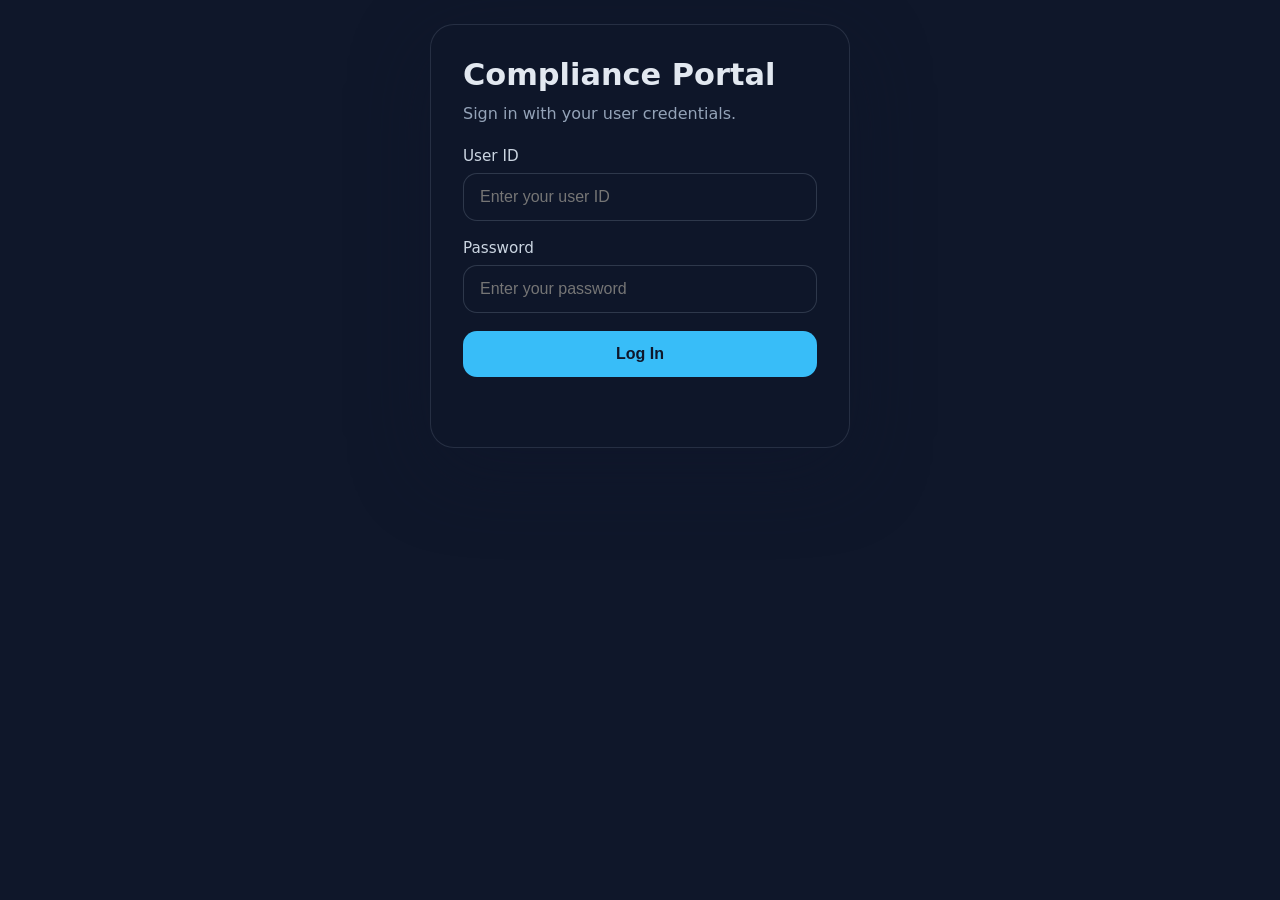
==== index.html @ 62f4e6e3 "Add compliance portal login page and dashboard" ====
<!DOCTYPE html>
<html lang="en">
  <head>
    <meta charset="UTF-8" />
    <meta name="viewport" content="width=device-width, initial-scale=1.0" />
    <title>Compliance Login</title>
    <link rel="stylesheet" href="style.css" />
  </head>
  <body>
    <div class="login-shell">
      <div class="login-card">
        <h1>Compliance Portal</h1>
        <p>Sign in with your user credentials.</p>
        <form id="loginForm">
          <label for="email">User ID</label>
          <input id="email" name="email" type="email" placeholder="Enter your user ID" required />

          <label for="password">Password</label>
          <input id="password" name="password" type="password" placeholder="Enter your password" required />

          <button type="submit">Log In</button>
          <div id="validationMessage" class="message"></div>
        </form>
      </div>
    </div>

    <script src="login.js"></script>
  </body>
</html>
---- style.css ----
:root {
  color-scheme: dark;
  font-family: Inter, system-ui, -apple-system, BlinkMacSystemFont, "Segoe UI", sans-serif;
  background: #0f172a;
  color: #e2e8f0;
}

* {
  box-sizing: border-box;
}

body,
html {
  margin: 0;
  min-height: 100%;
}

body {
  display: grid;
  place-items: center;
  padding: 24px;
}

.login-shell {
  width: min(100%, 420px);
}

.login-card {
  background: rgba(15, 23, 42, 0.96);
  border: 1px solid rgba(148, 163, 184, 0.18);
  border-radius: 24px;
  box-shadow: 0 24px 80px rgba(15, 23, 42, 0.45);
  padding: 32px;
}

.login-card h1 {
  margin: 0 0 12px;
  font-size: 1.9rem;
}

.login-card p {
  margin: 0 0 24px;
  color: #94a3b8;
}

label {
  display: block;
  margin-bottom: 8px;
  font-size: 0.95rem;
  color: #cbd5e1;
}

input {
  width: 100%;
  border: 1px solid rgba(148, 163, 184, 0.24);
  background: rgba(15, 23, 42, 0.8);
  color: #f8fafc;
  border-radius: 14px;
  padding: 14px 16px;
  margin-bottom: 18px;
  font-size: 1rem;
}

input:focus {
  outline: none;
  border-color: #38bdf8;
  box-shadow: 0 0 0 4px rgba(56, 189, 248, 0.12);
}

button {
  width: 100%;
  border: none;
  color: #0f172a;
  background: #38bdf8;
  font-weight: 700;
  border-radius: 14px;
  padding: 14px 16px;
  font-size: 1rem;
  cursor: pointer;
}

button:hover {
  background: #22d3ee;
}

.message {
  min-height: 1.5rem;
  margin-top: 14px;
  font-size: 0.95rem;
}

.message.success {
  color: #86efac;
}

.message.error {
  color: #fda4af;
}
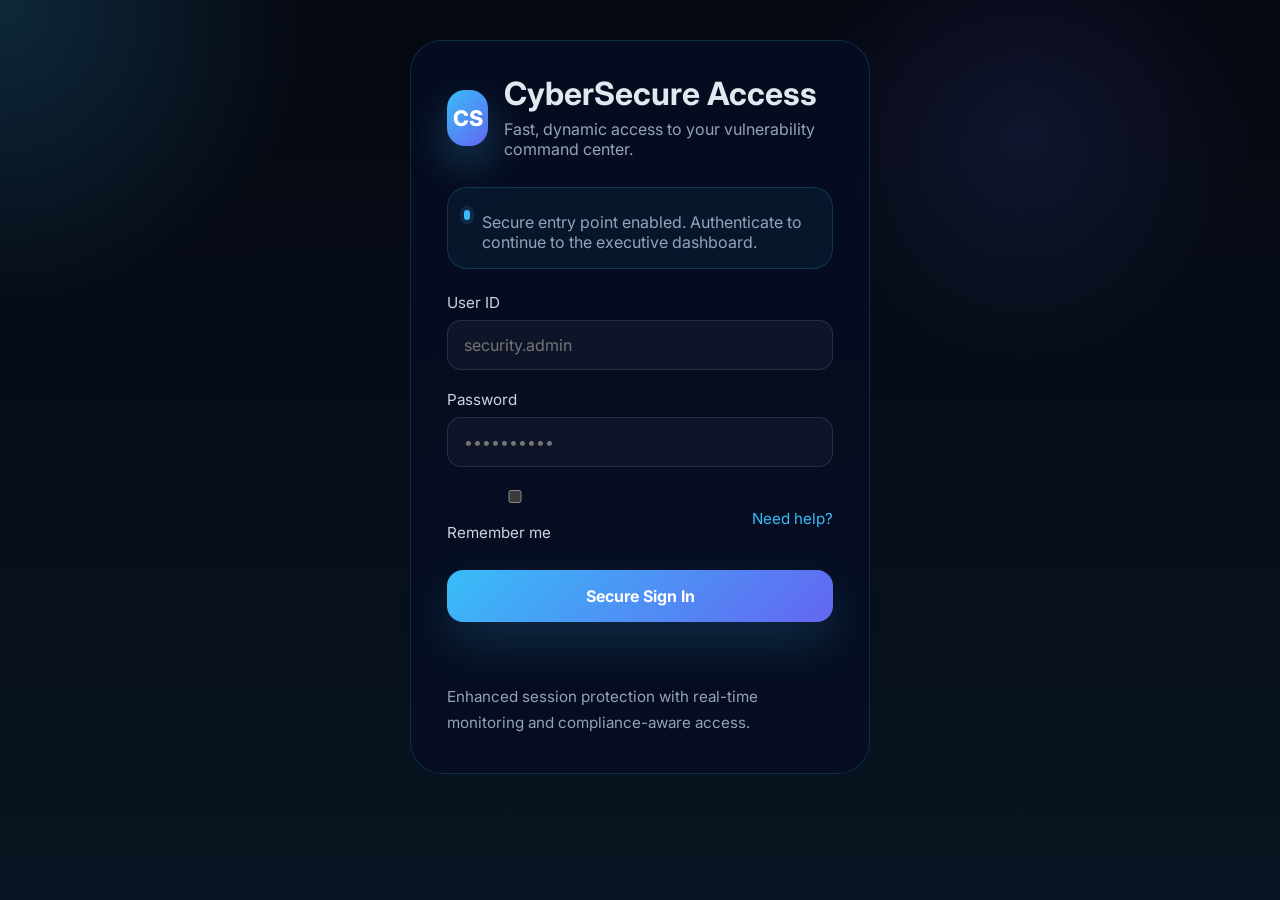
==== commit 2b0c1257: "Refine cybersecurity dashboard visuals and login experience" ====
--- a/index.html
+++ b/index.html
@@ -3,24 +3,50 @@
   <head>
     <meta charset="UTF-8" />
     <meta name="viewport" content="width=device-width, initial-scale=1.0" />
-    <title>Compliance Login</title>
+    <title>CyberSecure Access</title>
+    <link rel="preconnect" href="https://fonts.googleapis.com" />
+    <link rel="preconnect" href="https://fonts.gstatic.com" crossorigin />
+    <link href="https://fonts.googleapis.com/css2?family=Inter:wght@400;500;600;700&display=swap" rel="stylesheet" />
     <link rel="stylesheet" href="style.css" />
   </head>
   <body>
     <div class="login-shell">
-      <div class="login-card">
-        <h1>Compliance Portal</h1>
-        <p>Sign in with your user credentials.</p>
-        <form id="loginForm">
+      <div class="login-panel">
+        <div class="login-brand">
+          <div class="brand-mark">CS</div>
+          <div>
+            <h1>CyberSecure Access</h1>
+            <p>Fast, dynamic access to your vulnerability command center.</p>
+          </div>
+        </div>
+
+        <div class="login-alert">
+          <span class="alert-dot"></span>
+          <p>Secure entry point enabled. Authenticate to continue to the executive dashboard.</p>
+        </div>
+
+        <form id="loginForm" class="login-form">
           <label for="email">User ID</label>
-          <input id="email" name="email" type="email" placeholder="Enter your user ID" required />
+          <input id="email" name="email" type="email" placeholder="security.admin" autocomplete="username" required />
 
           <label for="password">Password</label>
-          <input id="password" name="password" type="password" placeholder="Enter your password" required />
+          <input id="password" name="password" type="password" placeholder="••••••••••" autocomplete="current-password" required />
 
-          <button type="submit">Log In</button>
+          <div class="login-meta">
+            <label class="remember-me">
+              <input type="checkbox" id="remember" />
+              Remember me
+            </label>
+            <a href="#" class="help-link">Need help?</a>
+          </div>
+
+          <button type="submit" class="primary-btn">Secure Sign In</button>
           <div id="validationMessage" class="message"></div>
         </form>
+
+        <div class="security-footnote">
+          <p>Enhanced session protection with real-time monitoring and compliance-aware access.</p>
+        </div>
       </div>
     </div>
 
--- a/style.css
+++ b/style.css
@@ -1,7 +1,7 @@
 :root {
   color-scheme: dark;
   font-family: Inter, system-ui, -apple-system, BlinkMacSystemFont, "Segoe UI", sans-serif;
-  background: #0f172a;
+  background: #090e1b;
   color: #e2e8f0;
 }
 
@@ -9,51 +9,394 @@
   box-sizing: border-box;
 }
 
-body,
-html {
+html,
+body {
   margin: 0;
   min-height: 100%;
 }
 
 body {
+  background: radial-gradient(circle at top left, rgba(56, 189, 248, 0.18), transparent 20%),
+    radial-gradient(circle at 80% 15%, rgba(99, 102, 241, 0.12), transparent 18%),
+    linear-gradient(180deg, #050811 0%, #081421 100%);
+  padding: 24px;
+  min-height: 100vh;
+  color: #e2e8f0;
+}
+
+button,
+input,
+select,
+textarea {
+  font: inherit;
+}
+
+.login-shell,
+.dashboard-shell {
+  width: min(100%, 1400px);
+  margin: 0 auto;
+  position: relative;
+  padding: 16px;
+}
+.dashboard-shell::before {
+  content: "";
+  position: absolute;
+  inset: 0;
+  pointer-events: none;
+  background-image:
+    radial-gradient(circle at 12% 14%, rgba(56, 189, 248, 0.12), transparent 18%),
+    radial-gradient(circle at 88% 18%, rgba(168, 85, 247, 0.08), transparent 16%),
+    linear-gradient(180deg, rgba(255, 255, 255, 0.03), transparent 48%, rgba(7, 12, 25, 0.92));
+  opacity: 0.9;
+}
+.dashboard-shell > * {
+  position: relative;
+  z-index: 1;
+}
+
+.login-card,
+.card {
+  background: rgba(7, 12, 25, 0.94);
+  border: 1px solid rgba(56, 189, 248, 0.16);
+  border-radius: 24px;
+  box-shadow: 0 32px 100px rgba(0, 0, 0, 0.28);
+  backdrop-filter: blur(14px);
+  overflow: hidden;
+}
+.card::before {
+  content: "";
+  position: absolute;
+  inset: 0;
+  background: linear-gradient(135deg, rgba(56, 189, 248, 0.14), transparent 36%);
+  pointer-events: none;
+  opacity: 0.35;
+}
+
+.login-panel {
+  max-width: 460px;
+  width: min(100%, 460px);
+  margin: 0 auto;
+  padding: 36px;
+  background: rgba(7, 14, 33, 0.92);
+  border: 1px solid rgba(56, 189, 248, 0.18);
+  border-radius: 32px;
+  backdrop-filter: blur(20px);
+}
+
+.login-brand {
+  display: flex;
+  align-items: center;
+  gap: 16px;
+  margin-bottom: 28px;
+}
+
+.brand-mark {
+  width: 56px;
+  height: 56px;
+  border-radius: 18px;
   display: grid;
   place-items: center;
-  padding: 24px;
-}
-
-.login-shell {
-  width: min(100%, 420px);
-}
-
-.login-card {
-  background: rgba(15, 23, 42, 0.96);
-  border: 1px solid rgba(148, 163, 184, 0.18);
-  border-radius: 24px;
-  box-shadow: 0 24px 80px rgba(15, 23, 42, 0.45);
-  padding: 32px;
-}
-
-.login-card h1 {
-  margin: 0 0 12px;
-  font-size: 1.9rem;
-}
-
-.login-card p {
-  margin: 0 0 24px;
+  font-size: 1.35rem;
+  font-weight: 800;
+  color: #ffffff;
+  background: linear-gradient(135deg, #38bdf8, #6366f1);
+  box-shadow: 0 18px 40px rgba(56, 189, 248, 0.28);
+}
+
+.login-panel h1,
+.app-bar h1 {
+  margin: 0;
+  font-size: clamp(2rem, 2.4vw, 2.8rem);
+  line-height: 1.05;
+}
+
+.login-panel p,
+.app-bar p {
+  margin: 8px 0 0;
   color: #94a3b8;
 }
 
-label {
+.login-alert {
+  display: flex;
+  align-items: flex-start;
+  gap: 12px;
+  padding: 16px;
+  margin-bottom: 24px;
+  border: 1px solid rgba(56, 189, 248, 0.18);
+  background: rgba(56, 189, 248, 0.06);
+  border-radius: 20px;
+}
+
+.alert-dot {
+  width: 10px;
+  height: 10px;
+  border-radius: 999px;
+  background: #38bdf8;
+  margin-top: 6px;
+  box-shadow: 0 0 0 4px rgba(56, 189, 248, 0.12);
+}
+
+.login-form {
+  display: grid;
+}
+
+.login-form label {
   display: block;
   margin-bottom: 8px;
   font-size: 0.95rem;
   color: #cbd5e1;
 }
 
+.login-form input {
+  width: 100%;
+  border: 1px solid rgba(148, 163, 184, 0.18);
+  background: rgba(15, 23, 42, 0.95);
+  color: #f8fafc;
+  border-radius: 14px;
+  padding: 14px 16px;
+  margin-bottom: 20px;
+  font-size: 1rem;
+  transition: transform 0.2s ease, border-color 0.2s ease, background 0.2s ease;
+}
+
+.login-form input:focus {
+  outline: none;
+  transform: translateY(-1px);
+  border-color: #38bdf8;
+  background: rgba(15, 23, 42, 1);
+}
+
+.login-meta {
+  display: flex;
+  align-items: center;
+  justify-content: space-between;
+  gap: 12px;
+  margin-bottom: 20px;
+  font-size: 0.95rem;
+  color: #94a3b8;
+}
+
+.remember-me {
+  display: inline-flex;
+  align-items: center;
+  gap: 10px;
+}
+
+.remember-me input {
+  accent-color: #38bdf8;
+}
+
+.help-link {
+  color: #38bdf8;
+  text-decoration: none;
+}
+
+.help-link:hover {
+  text-decoration: underline;
+}
+
+.primary-btn {
+  width: 100%;
+  border: none;
+  background: linear-gradient(135deg, #38bdf8, #6366f1);
+  color: #ffffff;
+  font-weight: 700;
+  border-radius: 16px;
+  padding: 16px 18px;
+  font-size: 1rem;
+  cursor: pointer;
+  transition: background 0.2s ease, transform 0.2s ease;
+  box-shadow: 0 20px 50px rgba(56, 189, 248, 0.18);
+}
+
+.primary-btn:hover {
+  background: linear-gradient(135deg, #22c55e, #38bdf8);
+  transform: translateY(-1px);
+}
+
+.security-footnote {
+  margin-top: 24px;
+  color: #94a3b8;
+  font-size: 0.95rem;
+  line-height: 1.75;
+}
+
+@media (max-width: 640px) {
+  .app-bar,
+  .card,
+  .login-panel {
+    padding: 20px;
+  }
+}
+
+.dashboard-hero {
+  margin-bottom: 24px;
+}
+
+.hero-card {
+  display: flex;
+  align-items: flex-start;
+  justify-content: space-between;
+  gap: 24px;
+  padding: 28px 30px;
+  background: linear-gradient(180deg, rgba(10, 18, 35, 0.98), rgba(7, 12, 25, 0.96));
+  border: 1px solid rgba(56, 189, 248, 0.18);
+  border-radius: 26px;
+}
+
+.hero-copy {
+  flex: 1 1 56%;
+  min-width: 240px;
+}
+
+.hero-copy .eyebrow {
+  text-transform: uppercase;
+  letter-spacing: 0.2em;
+  color: #7dd3fc;
+  font-size: 0.8rem;
+  margin-bottom: 14px;
+}
+
+.hero-copy h2 {
+  margin: 0;
+  font-size: clamp(1.9rem, 2.5vw, 2.8rem);
+  line-height: 1.05;
+  color: #f8fafc;
+}
+
+.hero-text {
+  margin-top: 16px;
+  max-width: 640px;
+  color: #cbd5e1;
+  line-height: 1.8;
+}
+
+.hero-metrics {
+  display: grid;
+  grid-template-columns: repeat(1, minmax(0, 1fr));
+  gap: 14px;
+  min-width: 220px;
+}
+
+.hero-metrics div {
+  padding: 18px 20px;
+  background: rgba(15, 23, 42, 0.9);
+  border: 1px solid rgba(56, 189, 248, 0.12);
+  border-radius: 18px;
+}
+
+.hero-metrics span {
+  display: block;
+  color: #94a3b8;
+  font-size: 0.85rem;
+  letter-spacing: 0.06em;
+  margin-bottom: 8px;
+}
+
+.hero-metrics strong {
+  display: block;
+  font-size: 1.15rem;
+  color: #e2e8f0;
+}
+
+.chart-area {
+  position: relative;
+  width: 100%;
+  min-height: 260px;
+  padding: 18px;
+  background: rgba(7, 12, 25, 0.92);
+  border-radius: 22px;
+}
+
+.card-header {
+  display: flex;
+  align-items: center;
+  justify-content: space-between;
+  gap: 12px;
+  margin-bottom: 18px;
+  border-bottom: 1px solid rgba(56, 189, 248, 0.08);
+  padding-bottom: 14px;
+}
+
+.card-header h2,
+.card-header h3 {
+  margin: 0;
+  letter-spacing: 0.01em;
+}
+
+.kpi-card {
+  background: linear-gradient(180deg, rgba(10, 18, 35, 0.96), rgba(7, 12, 25, 0.96));
+  border: 1px solid rgba(56, 189, 248, 0.12);
+  border-radius: 20px;
+  padding: 20px;
+  position: relative;
+  overflow: hidden;
+}
+
+.kpi-card::after {
+  content: "";
+  position: absolute;
+  inset: -18px 0 0 auto;
+  width: 180px;
+  height: 180px;
+  background: radial-gradient(circle, rgba(56, 189, 248, 0.14), transparent 60%);
+  filter: blur(14px);
+  pointer-events: none;
+}
+
+.month-filter select {
+  min-width: 220px;
+  background: rgba(15, 23, 42, 0.96);
+  color: #f8fafc;
+  border: 1px solid rgba(56, 189, 248, 0.2);
+  border-radius: 14px;
+  padding: 12px 14px;
+}
+
+.card {
+  padding: 28px;
+}
+
+@media (max-width: 960px) {
+  .hero-card {
+    flex-direction: column;
+  }
+
+  .hero-metrics {
+    grid-template-columns: repeat(3, minmax(0, 1fr));
+  }
+}
+
+@media (max-width: 820px) {
+  .hero-metrics {
+    grid-template-columns: 1fr;
+  }
+}
+
+@media (max-width: 640px) {
+  .dashboard-shell,
+  .hero-card,
+  .card {
+    padding: 16px;
+  }
+
+  .app-bar {
+    flex-direction: column;
+    align-items: flex-start;
+  }
+}
+
+.login-card label {
+  display: block;
+  margin-bottom: 8px;
+  font-size: 0.95rem;
+  color: #cbd5e1;
+}
+
 input {
   width: 100%;
-  border: 1px solid rgba(148, 163, 184, 0.24);
-  background: rgba(15, 23, 42, 0.8);
+  border: 1px solid rgba(148, 163, 184, 0.18);
+  background: rgba(15, 23, 42, 0.9);
   color: #f8fafc;
   border-radius: 14px;
   padding: 14px 16px;
@@ -61,14 +404,14 @@
   font-size: 1rem;
 }
 
-input:focus {
+input:focus,
+button:focus {
   outline: none;
   border-color: #38bdf8;
-  box-shadow: 0 0 0 4px rgba(56, 189, 248, 0.12);
+  box-shadow: 0 0 0 4px rgba(56, 189, 248, 0.14);
 }
 
 button {
-  width: 100%;
   border: none;
   color: #0f172a;
   background: #38bdf8;
@@ -77,6 +420,7 @@
   padding: 14px 16px;
   font-size: 1rem;
   cursor: pointer;
+  transition: background 0.2s ease;
 }
 
 button:hover {
@@ -96,3 +440,324 @@
 .message.error {
   color: #fda4af;
 }
+
+.app-bar {
+  display: flex;
+  align-items: center;
+  justify-content: space-between;
+  gap: 24px;
+  padding: 28px 32px;
+  margin-bottom: 24px;
+  background: rgba(5, 10, 20, 0.94);
+  border: 1px solid rgba(56, 189, 248, 0.16);
+  border-radius: 26px;
+  box-shadow: 0 36px 90px rgba(0, 0, 0, 0.28);
+}
+
+.app-bar h1 {
+  font-size: clamp(2rem, 2.6vw, 3rem);
+}
+
+.app-bar p {
+  margin-top: 10px;
+  color: #94a3b8;
+  line-height: 1.6;
+}
+
+.app-bar button {
+  width: auto;
+  padding: 12px 20px;
+}
+
+.main {
+  display: grid;
+  gap: 24px;
+}
+
+.card {
+  padding: 24px;
+}
+
+.panel-header {
+  display: flex;
+  align-items: flex-start;
+  justify-content: space-between;
+  gap: 16px;
+  margin-bottom: 24px;
+}
+
+.panel-header .dashboard-toolbar {
+  flex: 1;
+}
+
+.panel-header h2 {
+  margin: 0;
+  font-size: clamp(1.6rem, 2vw, 2.4rem);
+}
+
+.dashboard-toolbar {
+  display: flex;
+  flex-wrap: wrap;
+  align-items: center;
+  justify-content: space-between;
+  gap: 16px;
+}
+
+.toolbar-actions {
+  display: flex;
+  flex-wrap: wrap;
+  gap: 16px;
+  align-items: center;
+  justify-content: flex-end;
+}
+
+.upload-filter {
+  display: flex;
+  flex-direction: column;
+  gap: 6px;
+  color: #cbd5e1;
+}
+
+.upload-filter input {
+  min-width: 220px;
+  background: rgba(15, 23, 42, 0.95);
+  color: #f8fafc;
+  border: 1px solid rgba(148, 163, 184, 0.18);
+  border-radius: 12px;
+  padding: 10px 12px;
+}
+
+.month-filter {
+  display: flex;
+  align-items: center;
+  gap: 8px;
+  color: #cbd5e1;
+}
+
+.month-filter label {
+  font-size: 0.95rem;
+}
+
+.month-filter select {
+  min-width: 180px;
+  background: rgba(15, 23, 42, 0.95);
+  color: #f8fafc;
+  border: 1px solid rgba(148, 163, 184, 0.18);
+  border-radius: 12px;
+  padding: 10px 12px;
+}
+
+.badge {
+  display: inline-flex;
+  align-items: center;
+  gap: 8px;
+  padding: 10px 16px;
+  border-radius: 999px;
+  background: linear-gradient(135deg, rgba(56, 189, 248, 0.18), rgba(15, 23, 42, 0.9));
+  color: #cde7ff;
+  font-size: 0.95rem;
+  font-weight: 700;
+  letter-spacing: 0.02em;
+  border: 1px solid rgba(56, 189, 248, 0.2);
+}
+
+.hidden {
+  display: none !important;
+}
+
+.close-btn {
+  border: 1px solid rgba(148, 163, 184, 0.18);
+  background: rgba(15, 23, 42, 0.95);
+  color: #f8fafc;
+  border-radius: 14px;
+  padding: 10px 14px;
+  cursor: pointer;
+}
+
+.detail-header {
+  display: flex;
+  align-items: center;
+  justify-content: space-between;
+  gap: 16px;
+}
+
+.kpi-grid {
+  display: grid;
+  gap: 18px;
+}
+
+.kpi-grid.large {
+  grid-template-columns: repeat(auto-fit, minmax(180px, 1fr));
+}
+
+.kpi-card {
+  background: linear-gradient(180deg, rgba(10, 18, 35, 0.96), rgba(7, 12, 25, 0.96));
+  border: 1px solid rgba(56, 189, 248, 0.12);
+  border-radius: 20px;
+  padding: 20px;
+  position: relative;
+  overflow: hidden;
+}
+
+.kpi-card::after {
+  content: "";
+  position: absolute;
+  inset: -20px 0 0 auto;
+  width: 180px;
+  height: 180px;
+  background: radial-gradient(circle, rgba(56, 189, 248, 0.14), transparent 60%);
+  filter: blur(14px);
+  pointer-events: none;
+}
+
+.kpi-card span {
+  display: block;
+  color: #94a3b8;
+  margin-bottom: 10px;
+  font-size: 0.95rem;
+  text-transform: uppercase;
+  letter-spacing: 0.06em;
+}
+
+.kpi-card strong {
+  font-size: 1.6rem;
+  color: #ffffff;
+}
+
+.grid-layout {
+  display: grid;
+  gap: 24px;
+}
+
+.grid-layout.large {
+  grid-template-columns: 1fr;
+}
+
+.chart-grid {
+  grid-template-columns: repeat(2, minmax(0, 1fr));
+}
+
+.sla-age-grid {
+  grid-template-columns: repeat(3, minmax(0, 1fr));
+}
+
+@media (max-width: 1140px) {
+  .chart-grid,
+  .sla-age-grid {
+    grid-template-columns: 1fr;
+  }
+}
+
+.full-card {
+  grid-column: span 2;
+}
+
+.card-header {
+  display: flex;
+  align-items: center;
+  justify-content: space-between;
+  margin-bottom: 18px;
+}
+
+.card-header h2,
+.card-header h3 {
+  margin: 0;
+}
+
+.chart-card {
+  min-height: 360px;
+  position: relative;
+  overflow: hidden;
+}
+.chart-card::before {
+  content: "";
+  position: absolute;
+  inset: 0;
+  background: linear-gradient(180deg, rgba(56, 189, 248, 0.04), transparent 30%);
+  pointer-events: none;
+}
+.chart-card::after {
+  content: "";
+  position: absolute;
+  left: 20px;
+  right: 20px;
+  bottom: 20px;
+  height: 2px;
+  background: rgba(56, 189, 248, 0.08);
+}
+
+.chart-area {
+  position: relative;
+  width: 100%;
+  min-height: 260px;
+}
+
+.heatmap-placeholder {
+  display: grid;
+  place-items: center;
+  min-height: 260px;
+  border-radius: 18px;
+  background: rgba(15, 23, 42, 0.8);
+  color: #94a3b8;
+  font-size: 1rem;
+}
+
+.table-scroll {
+  overflow-x: auto;
+  background: rgba(7, 12, 25, 0.92);
+  border: 1px solid rgba(56, 189, 248, 0.16);
+  border-radius: 20px;
+  padding: 16px;
+  box-shadow: inset 0 0 0 1px rgba(255, 255, 255, 0.02);
+}
+
+table {
+  border-collapse: collapse;
+  width: 100%;
+  min-width: 1000px;
+}
+
+th,
+td {
+  padding: 14px 16px;
+  text-align: left;
+  border-bottom: 1px solid rgba(56, 189, 248, 0.12);
+}
+
+th {
+  color: #e2e8f0;
+  font-weight: 700;
+  letter-spacing: 0.02em;
+  background: rgba(15, 23, 42, 0.95);
+}
+
+tbody tr:hover {
+  background: rgba(56, 189, 248, 0.08);
+}
+
+td {
+  color: #cbd5e1;
+}
+
+@media (max-width: 960px) {
+  .app-bar,
+  .card,
+  .login-card {
+    padding: 20px;
+  }
+}
+
+@media (max-width: 640px) {
+  body {
+    padding: 16px;
+  }
+
+  .app-bar {
+    flex-direction: column;
+    align-items: flex-start;
+  }
+
+  button {
+    width: 100%;
+  }
+}
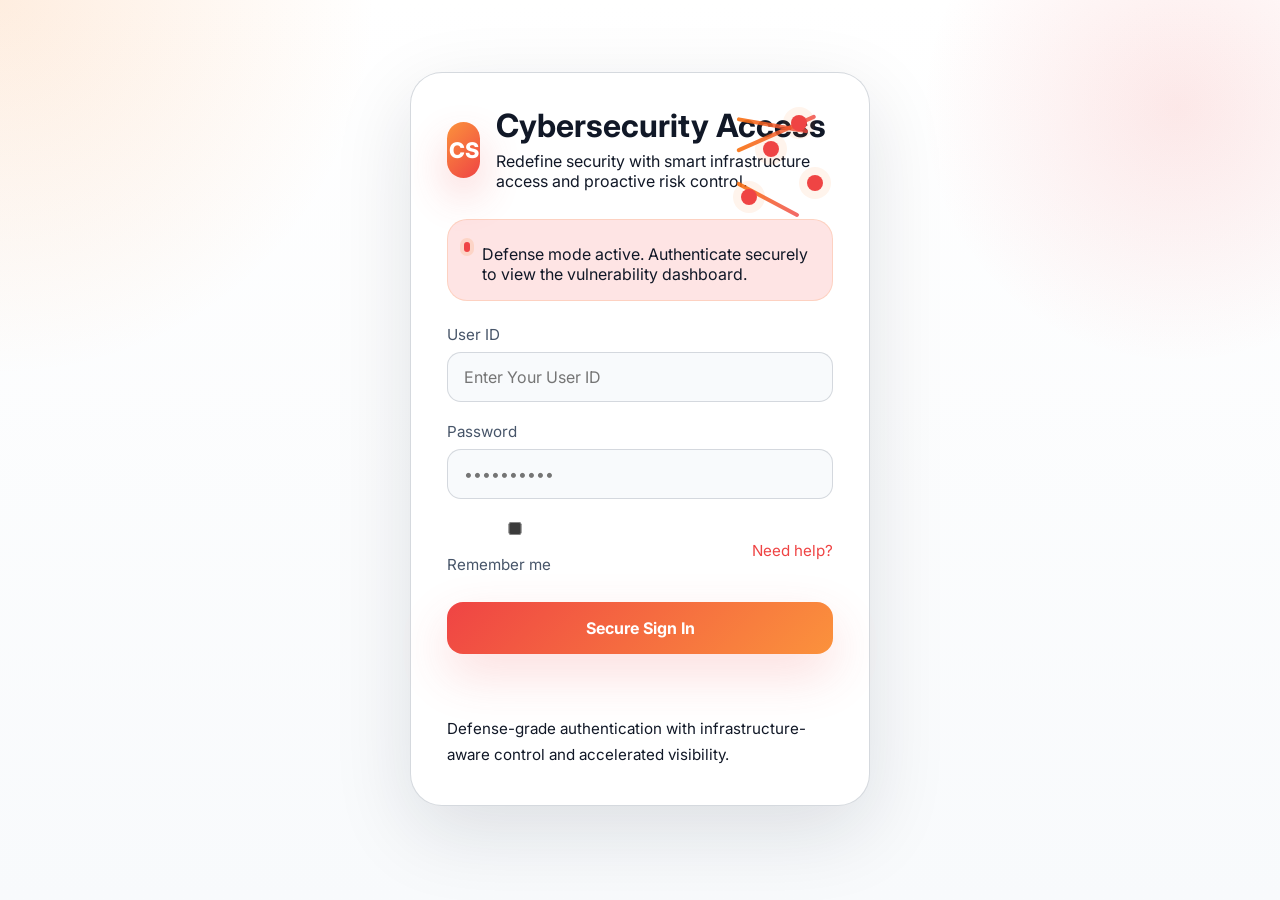
==== commit 860f8549: "Finalize login page white theme and optimize dashboard JSON payloads" ====
--- a/index.html
+++ b/index.html
@@ -3,31 +3,40 @@
   <head>
     <meta charset="UTF-8" />
     <meta name="viewport" content="width=device-width, initial-scale=1.0" />
-    <title>CyberSecure Access</title>
+    <title>MFX Governace Login</title>
     <link rel="preconnect" href="https://fonts.googleapis.com" />
     <link rel="preconnect" href="https://fonts.gstatic.com" crossorigin />
     <link href="https://fonts.googleapis.com/css2?family=Inter:wght@400;500;600;700&display=swap" rel="stylesheet" />
     <link rel="stylesheet" href="style.css" />
   </head>
-  <body>
+  <body class="login-page">
     <div class="login-shell">
       <div class="login-panel">
         <div class="login-brand">
           <div class="brand-mark">CS</div>
           <div>
-            <h1>CyberSecure Access</h1>
-            <p>Fast, dynamic access to your vulnerability command center.</p>
+            <h1>Cybersecurity Access</h1>
+            <p>Redefine security with smart infrastructure access and proactive risk control.</p>
           </div>
+        </div>
+        <div class="infra-graphic" aria-hidden="true">
+          <span class="line line-1"></span>
+          <span class="line line-2"></span>
+          <span class="line line-3"></span>
+          <span class="node core"></span>
+          <span class="node node-a"></span>
+          <span class="node node-b"></span>
+          <span class="node node-c"></span>
         </div>
 
         <div class="login-alert">
           <span class="alert-dot"></span>
-          <p>Secure entry point enabled. Authenticate to continue to the executive dashboard.</p>
+          <p>Defense mode active. Authenticate securely to view the vulnerability dashboard.</p>
         </div>
 
         <form id="loginForm" class="login-form">
           <label for="email">User ID</label>
-          <input id="email" name="email" type="email" placeholder="security.admin" autocomplete="username" required />
+          <input id="email" name="email" type="email" placeholder="Enter Your User ID" autocomplete="username" required />
 
           <label for="password">Password</label>
           <input id="password" name="password" type="password" placeholder="••••••••••" autocomplete="current-password" required />
@@ -45,7 +54,7 @@
         </form>
 
         <div class="security-footnote">
-          <p>Enhanced session protection with real-time monitoring and compliance-aware access.</p>
+          <p>Defense-grade authentication with infrastructure-aware control and accelerated visibility.</p>
         </div>
       </div>
     </div>
--- a/style.css
+++ b/style.css
@@ -1,8 +1,8 @@
 :root {
   color-scheme: dark;
   font-family: Inter, system-ui, -apple-system, BlinkMacSystemFont, "Segoe UI", sans-serif;
-  background: #090e1b;
-  color: #e2e8f0;
+  background: #0f172a;
+  color: #f8fafc;
 }
 
 * {
@@ -16,12 +16,12 @@
 }
 
 body {
-  background: radial-gradient(circle at top left, rgba(56, 189, 248, 0.18), transparent 20%),
-    radial-gradient(circle at 80% 15%, rgba(99, 102, 241, 0.12), transparent 18%),
-    linear-gradient(180deg, #050811 0%, #081421 100%);
+  background: radial-gradient(circle at top left, rgba(248, 113, 15, 0.14), transparent 18%),
+    radial-gradient(circle at 85% 20%, rgba(239, 68, 68, 0.12), transparent 18%),
+    linear-gradient(180deg, #111827 0%, #0f172a 100%);
   padding: 24px;
   min-height: 100vh;
-  color: #e2e8f0;
+  color: #f8fafc;
 }
 
 button,
@@ -44,9 +44,9 @@
   inset: 0;
   pointer-events: none;
   background-image:
-    radial-gradient(circle at 12% 14%, rgba(56, 189, 248, 0.12), transparent 18%),
-    radial-gradient(circle at 88% 18%, rgba(168, 85, 247, 0.08), transparent 16%),
-    linear-gradient(180deg, rgba(255, 255, 255, 0.03), transparent 48%, rgba(7, 12, 25, 0.92));
+    radial-gradient(circle at 12% 14%, rgba(248, 113, 15, 0.14), transparent 18%),
+    radial-gradient(circle at 88% 18%, rgba(239, 68, 68, 0.10), transparent 16%),
+    linear-gradient(180deg, rgba(255, 255, 255, 0.04), transparent 48%, rgba(15, 23, 42, 0.92));
   opacity: 0.9;
 }
 .dashboard-shell > * {
@@ -56,8 +56,8 @@
 
 .login-card,
 .card {
-  background: rgba(7, 12, 25, 0.94);
-  border: 1px solid rgba(56, 189, 248, 0.16);
+  background: rgba(15, 23, 42, 0.94);
+  border: 1px solid rgba(248, 113, 15, 0.18);
   border-radius: 24px;
   box-shadow: 0 32px 100px rgba(0, 0, 0, 0.28);
   backdrop-filter: blur(14px);
@@ -67,7 +67,7 @@
   content: "";
   position: absolute;
   inset: 0;
-  background: linear-gradient(135deg, rgba(56, 189, 248, 0.14), transparent 36%);
+  background: linear-gradient(135deg, rgba(248, 113, 15, 0.14), transparent 36%);
   pointer-events: none;
   opacity: 0.35;
 }
@@ -77,8 +77,8 @@
   width: min(100%, 460px);
   margin: 0 auto;
   padding: 36px;
-  background: rgba(7, 14, 33, 0.92);
-  border: 1px solid rgba(56, 189, 248, 0.18);
+  background: rgba(15, 23, 42, 0.96);
+  border: 1px solid rgba(248, 113, 15, 0.18);
   border-radius: 32px;
   backdrop-filter: blur(20px);
 }
@@ -99,8 +99,8 @@
   font-size: 1.35rem;
   font-weight: 800;
   color: #ffffff;
-  background: linear-gradient(135deg, #38bdf8, #6366f1);
-  box-shadow: 0 18px 40px rgba(56, 189, 248, 0.28);
+  background: linear-gradient(135deg, #fb923c, #ef4444);
+  box-shadow: 0 18px 40px rgba(239, 68, 68, 0.28);
 }
 
 .login-panel h1,
@@ -113,7 +113,7 @@
 .login-panel p,
 .app-bar p {
   margin: 8px 0 0;
-  color: #94a3b8;
+  color: #e5e7eb;
 }
 
 .login-alert {
@@ -122,8 +122,8 @@
   gap: 12px;
   padding: 16px;
   margin-bottom: 24px;
-  border: 1px solid rgba(56, 189, 248, 0.18);
-  background: rgba(56, 189, 248, 0.06);
+  border: 1px solid rgba(248, 113, 15, 0.18);
+  background: rgba(248, 113, 15, 0.08);
   border-radius: 20px;
 }
 
@@ -131,9 +131,9 @@
   width: 10px;
   height: 10px;
   border-radius: 999px;
-  background: #38bdf8;
+  background: #fb923c;
   margin-top: 6px;
-  box-shadow: 0 0 0 4px rgba(56, 189, 248, 0.12);
+  box-shadow: 0 0 0 4px rgba(251, 146, 60, 0.24);
 }
 
 .login-form {
@@ -149,7 +149,7 @@
 
 .login-form input {
   width: 100%;
-  border: 1px solid rgba(148, 163, 184, 0.18);
+  border: 1px solid rgba(248, 113, 15, 0.18);
   background: rgba(15, 23, 42, 0.95);
   color: #f8fafc;
   border-radius: 14px;
@@ -162,7 +162,7 @@
 .login-form input:focus {
   outline: none;
   transform: translateY(-1px);
-  border-color: #38bdf8;
+  border-color: #fb923c;
   background: rgba(15, 23, 42, 1);
 }
 
@@ -183,11 +183,11 @@
 }
 
 .remember-me input {
-  accent-color: #38bdf8;
+  accent-color: #fb923c;
 }
 
 .help-link {
-  color: #38bdf8;
+  color: #fb923c;
   text-decoration: none;
 }
 
@@ -198,7 +198,7 @@
 .primary-btn {
   width: 100%;
   border: none;
-  background: linear-gradient(135deg, #38bdf8, #6366f1);
+  background: linear-gradient(135deg, #fb923c, #ef4444);
   color: #ffffff;
   font-weight: 700;
   border-radius: 16px;
@@ -206,11 +206,11 @@
   font-size: 1rem;
   cursor: pointer;
   transition: background 0.2s ease, transform 0.2s ease;
-  box-shadow: 0 20px 50px rgba(56, 189, 248, 0.18);
+  box-shadow: 0 20px 50px rgba(239, 68, 68, 0.18);
 }
 
 .primary-btn:hover {
-  background: linear-gradient(135deg, #22c55e, #38bdf8);
+  background: linear-gradient(135deg, #f97316, #dc2626);
   transform: translateY(-1px);
 }
 
@@ -229,6 +229,186 @@
   }
 }
 
+body.login-page {
+  background: radial-gradient(circle at top left, rgba(251, 146, 60, 0.16), transparent 24%),
+    radial-gradient(circle at 92% 12%, rgba(239, 68, 68, 0.12), transparent 18%),
+    linear-gradient(180deg, #ffffff 0%, #f8fafc 100%);
+  color: #111827;
+}
+
+body.login-page .login-shell {
+  width: min(100%, 680px);
+  margin: 0 auto;
+  padding: 48px 20px;
+}
+
+body.login-page .login-panel {
+  background: #ffffff;
+  border: 1px solid rgba(209, 213, 219, 0.9);
+  box-shadow: 0 26px 80px rgba(15, 23, 42, 0.12);
+  color: #111827;
+  position: relative;
+  overflow: visible;
+}
+
+body.login-page .login-panel::before {
+  content: none;
+}
+
+body.login-page .login-panel::after {
+  content: none;
+}
+
+body.login-page .login-brand h1,
+body.login-page .login-brand p,
+body.login-page .login-alert p,
+body.login-page .security-footnote p,
+body.login-page label {
+  color: #111827;
+}
+
+body.login-page .brand-mark {
+  background: linear-gradient(135deg, #fb923c, #ef4444);
+  box-shadow: 0 18px 40px rgba(239, 68, 68, 0.24);
+}
+
+body.login-page .login-alert {
+  background: rgba(254, 226, 226, 0.9);
+  border-color: rgba(248, 113, 15, 0.16);
+  color: #9f1239;
+}
+
+body.login-page .alert-dot {
+  background: #ef4444;
+  box-shadow: 0 0 0 4px rgba(248, 113, 15, 0.14);
+}
+
+body.login-page .login-form label {
+  color: #475569;
+}
+
+body.login-page .login-form input {
+  background: #f8fafc;
+  color: #111827;
+  border-color: rgba(209, 213, 219, 0.9);
+}
+
+body.login-page .login-form input:focus {
+  border-color: #fb923c;
+  box-shadow: 0 0 0 4px rgba(251, 146, 60, 0.16);
+  background: #ffffff;
+}
+
+body.login-page .login-meta {
+  color: #475569;
+}
+
+body.login-page .remember-me input {
+  accent-color: #ef4444;
+}
+
+body.login-page .help-link {
+  color: #ef4444;
+}
+
+body.login-page .primary-btn {
+  background: linear-gradient(135deg, #ef4444, #fb923c);
+  box-shadow: 0 20px 50px rgba(239, 68, 68, 0.18);
+}
+
+body.login-page .primary-btn:hover {
+  background: linear-gradient(135deg, #f97316, #dc2626);
+}
+
+body.login-page .message {
+  color: #b91c1c;
+}
+
+body.login-page .security-footnote {
+  color: #64748b;
+}
+
+body.login-page .infra-graphic {
+  position: absolute;
+  top: 30px;
+  right: 30px;
+  width: 120px;
+  height: 120px;
+  pointer-events: none;
+}
+
+body.login-page .infra-graphic .line {
+  position: absolute;
+  display: block;
+  border-radius: 999px;
+  background: linear-gradient(90deg, rgba(248, 113, 15, 0.9), rgba(239, 68, 68, 0.8));
+}
+
+body.login-page .infra-graphic .line-1 {
+  top: 14px;
+  left: 18px;
+  width: 72px;
+  height: 4px;
+  transform-origin: left center;
+  transform: rotate(10deg);
+}
+
+body.login-page .infra-graphic .line-2 {
+  top: 46px;
+  left: 18px;
+  width: 86px;
+  height: 4px;
+  transform-origin: left center;
+  transform: rotate(-24deg);
+}
+
+body.login-page .infra-graphic .line-3 {
+  top: 78px;
+  left: 18px;
+  width: 70px;
+  height: 4px;
+  transform-origin: left center;
+  transform: rotate(28deg);
+}
+
+body.login-page .infra-graphic .node {
+  position: absolute;
+  width: 16px;
+  height: 16px;
+  border-radius: 999px;
+  background: #ef4444;
+  box-shadow: 0 0 0 8px rgba(248, 113, 15, 0.08);
+  animation: pulse 2.6s ease-in-out infinite;
+}
+
+body.login-page .infra-graphic .core {
+  top: 38px;
+  left: 44px;
+}
+
+body.login-page .infra-graphic .node-a {
+  top: 12px;
+  left: 72px;
+  animation-delay: 0.2s;
+}
+
+body.login-page .infra-graphic .node-b {
+  top: 86px;
+  left: 22px;
+  animation-delay: 0.4s;
+}
+
+body.login-page .infra-graphic .node-c {
+  top: 72px;
+  left: 88px;
+  animation-delay: 0.6s;
+}
+
+@keyframes pulse {
+  0%, 100% { transform: scale(1); opacity: 1; }
+  50% { transform: scale(1.18); opacity: 0.7; }
+}
+
 .dashboard-hero {
   margin-bottom: 24px;
 }
@@ -240,7 +420,7 @@
   gap: 24px;
   padding: 28px 30px;
   background: linear-gradient(180deg, rgba(10, 18, 35, 0.98), rgba(7, 12, 25, 0.96));
-  border: 1px solid rgba(56, 189, 248, 0.18);
+  border: 1px solid rgba(248, 113, 15, 0.18);
   border-radius: 26px;
 }
 
@@ -252,7 +432,7 @@
 .hero-copy .eyebrow {
   text-transform: uppercase;
   letter-spacing: 0.2em;
-  color: #7dd3fc;
+  color: #fb923c;
   font-size: 0.8rem;
   margin-bottom: 14px;
 }
@@ -261,13 +441,13 @@
   margin: 0;
   font-size: clamp(1.9rem, 2.5vw, 2.8rem);
   line-height: 1.05;
-  color: #f8fafc;
+  color: #ffffff;
 }
 
 .hero-text {
   margin-top: 16px;
   max-width: 640px;
-  color: #cbd5e1;
+  color: #e5e7eb;
   line-height: 1.8;
 }
 
@@ -280,14 +460,14 @@
 
 .hero-metrics div {
   padding: 18px 20px;
-  background: rgba(15, 23, 42, 0.9);
-  border: 1px solid rgba(56, 189, 248, 0.12);
+  background: rgba(255, 255, 255, 0.05);
+  border: 1px solid rgba(248, 113, 15, 0.14);
   border-radius: 18px;
 }
 
 .hero-metrics span {
   display: block;
-  color: #94a3b8;
+  color: #cbd5e1;
   font-size: 0.85rem;
   letter-spacing: 0.06em;
   margin-bottom: 8px;
@@ -296,7 +476,7 @@
 .hero-metrics strong {
   display: block;
   font-size: 1.15rem;
-  color: #e2e8f0;
+  color: #ffffff;
 }
 
 .chart-area {
@@ -314,7 +494,7 @@
   justify-content: space-between;
   gap: 12px;
   margin-bottom: 18px;
-  border-bottom: 1px solid rgba(56, 189, 248, 0.08);
+  border-bottom: 1px solid rgba(248, 113, 15, 0.08);
   padding-bottom: 14px;
 }
 
@@ -326,7 +506,7 @@
 
 .kpi-card {
   background: linear-gradient(180deg, rgba(10, 18, 35, 0.96), rgba(7, 12, 25, 0.96));
-  border: 1px solid rgba(56, 189, 248, 0.12);
+  border: 1px solid rgba(248, 113, 15, 0.12);
   border-radius: 20px;
   padding: 20px;
   position: relative;
@@ -339,7 +519,7 @@
   inset: -18px 0 0 auto;
   width: 180px;
   height: 180px;
-  background: radial-gradient(circle, rgba(56, 189, 248, 0.14), transparent 60%);
+  background: radial-gradient(circle, rgba(248, 113, 15, 0.14), transparent 60%);
   filter: blur(14px);
   pointer-events: none;
 }
@@ -348,7 +528,7 @@
   min-width: 220px;
   background: rgba(15, 23, 42, 0.96);
   color: #f8fafc;
-  border: 1px solid rgba(56, 189, 248, 0.2);
+  border: 1px solid rgba(248, 113, 15, 0.18);
   border-radius: 14px;
   padding: 12px 14px;
 }
@@ -407,14 +587,14 @@
 input:focus,
 button:focus {
   outline: none;
-  border-color: #38bdf8;
-  box-shadow: 0 0 0 4px rgba(56, 189, 248, 0.14);
+  border-color: #fb923c;
+  box-shadow: 0 0 0 4px rgba(251, 146, 60, 0.18);
 }
 
 button {
   border: none;
-  color: #0f172a;
-  background: #38bdf8;
+  color: #ffffff;
+  background: #ef4444;
   font-weight: 700;
   border-radius: 14px;
   padding: 14px 16px;
@@ -424,7 +604,7 @@
 }
 
 button:hover {
-  background: #22d3ee;
+  background: #f97316;
 }
 
 .message {
@@ -449,7 +629,7 @@
   padding: 28px 32px;
   margin-bottom: 24px;
   background: rgba(5, 10, 20, 0.94);
-  border: 1px solid rgba(56, 189, 248, 0.16);
+  border: 1px solid rgba(248, 113, 15, 0.16);
   border-radius: 26px;
   box-shadow: 0 36px 90px rgba(0, 0, 0, 0.28);
 }
@@ -460,7 +640,7 @@
 
 .app-bar p {
   margin-top: 10px;
-  color: #94a3b8;
+  color: #e5e7eb;
   line-height: 1.6;
 }
 
@@ -542,7 +722,7 @@
   min-width: 180px;
   background: rgba(15, 23, 42, 0.95);
   color: #f8fafc;
-  border: 1px solid rgba(148, 163, 184, 0.18);
+  border: 1px solid rgba(248, 113, 15, 0.18);
   border-radius: 12px;
   padding: 10px 12px;
 }
@@ -553,12 +733,12 @@
   gap: 8px;
   padding: 10px 16px;
   border-radius: 999px;
-  background: linear-gradient(135deg, rgba(56, 189, 248, 0.18), rgba(15, 23, 42, 0.9));
-  color: #cde7ff;
+  background: linear-gradient(135deg, rgba(251, 146, 60, 0.18), rgba(15, 23, 42, 0.9));
+  color: #ffffff;
   font-size: 0.95rem;
   font-weight: 700;
   letter-spacing: 0.02em;
-  border: 1px solid rgba(56, 189, 248, 0.2);
+  border: 1px solid rgba(248, 113, 15, 0.22);
 }
 
 .hidden {
@@ -591,8 +771,8 @@
 }
 
 .kpi-card {
-  background: linear-gradient(180deg, rgba(10, 18, 35, 0.96), rgba(7, 12, 25, 0.96));
-  border: 1px solid rgba(56, 189, 248, 0.12);
+  background: linear-gradient(180deg, rgba(30, 30, 30, 0.96), rgba(15, 23, 42, 0.96));
+  border: 1px solid rgba(248, 113, 15, 0.14);
   border-radius: 20px;
   padding: 20px;
   position: relative;
@@ -605,14 +785,14 @@
   inset: -20px 0 0 auto;
   width: 180px;
   height: 180px;
-  background: radial-gradient(circle, rgba(56, 189, 248, 0.14), transparent 60%);
+  background: radial-gradient(circle, rgba(248, 113, 15, 0.18), transparent 60%);
   filter: blur(14px);
   pointer-events: none;
 }
 
 .kpi-card span {
   display: block;
-  color: #94a3b8;
+  color: #cbd5e1;
   margin-bottom: 10px;
   font-size: 0.95rem;
   text-transform: uppercase;
@@ -673,7 +853,7 @@
   content: "";
   position: absolute;
   inset: 0;
-  background: linear-gradient(180deg, rgba(56, 189, 248, 0.04), transparent 30%);
+  background: linear-gradient(180deg, rgba(248, 113, 15, 0.04), transparent 30%);
   pointer-events: none;
 }
 .chart-card::after {
@@ -683,7 +863,7 @@
   right: 20px;
   bottom: 20px;
   height: 2px;
-  background: rgba(56, 189, 248, 0.08);
+  background: rgba(248, 113, 15, 0.08);
 }
 
 .chart-area {
@@ -698,14 +878,14 @@
   min-height: 260px;
   border-radius: 18px;
   background: rgba(15, 23, 42, 0.8);
-  color: #94a3b8;
+  color: #cbd5e1;
   font-size: 1rem;
 }
 
 .table-scroll {
   overflow-x: auto;
   background: rgba(7, 12, 25, 0.92);
-  border: 1px solid rgba(56, 189, 248, 0.16);
+  border: 1px solid rgba(248, 113, 15, 0.16);
   border-radius: 20px;
   padding: 16px;
   box-shadow: inset 0 0 0 1px rgba(255, 255, 255, 0.02);
@@ -721,7 +901,7 @@
 td {
   padding: 14px 16px;
   text-align: left;
-  border-bottom: 1px solid rgba(56, 189, 248, 0.12);
+  border-bottom: 1px solid rgba(248, 113, 15, 0.12);
 }
 
 th {
@@ -732,7 +912,7 @@
 }
 
 tbody tr:hover {
-  background: rgba(56, 189, 248, 0.08);
+  background: rgba(248, 113, 15, 0.08);
 }
 
 td {
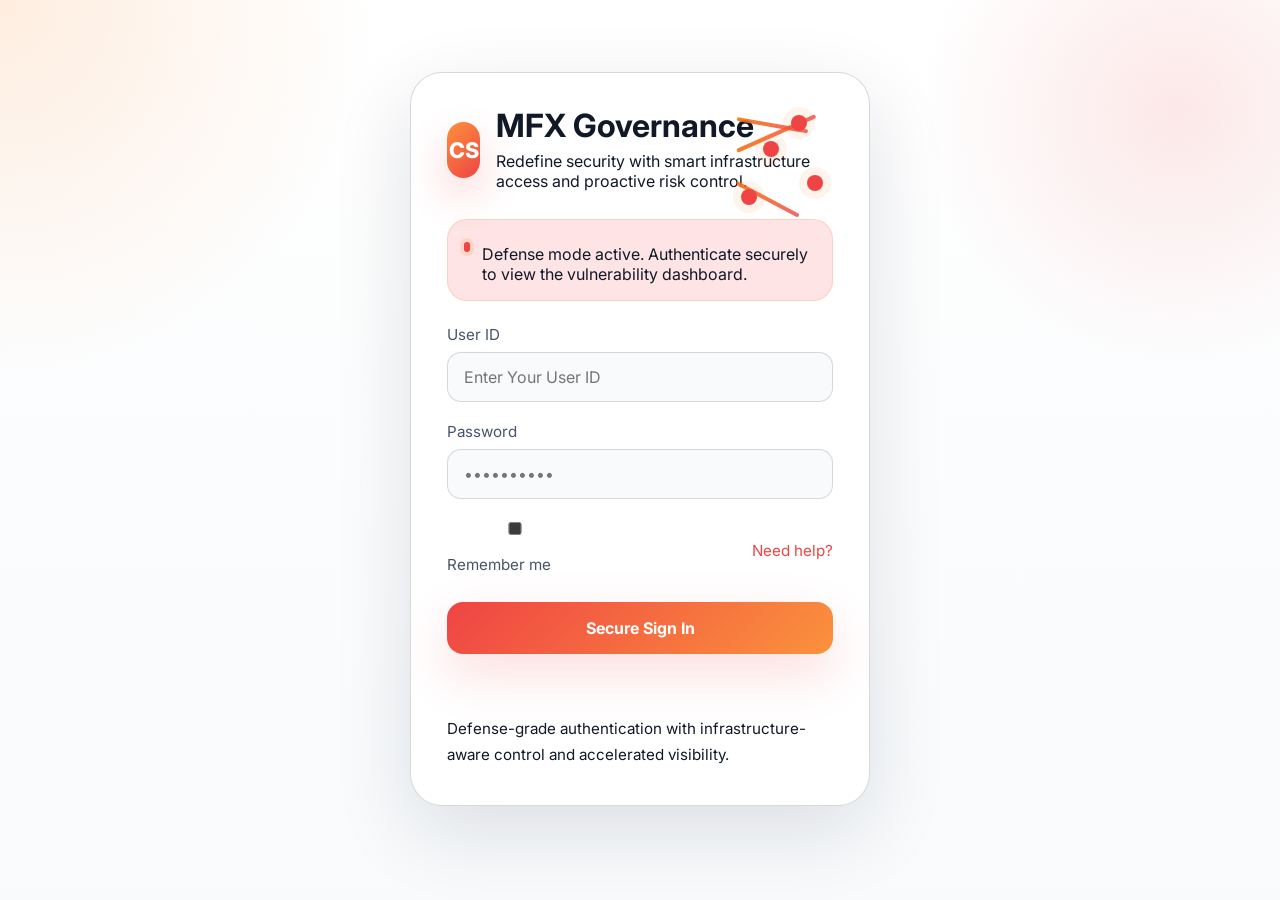
==== commit 13422798: "Fix governance login page title typo" ====
--- a/index.html
+++ b/index.html
@@ -3,7 +3,7 @@
   <head>
     <meta charset="UTF-8" />
     <meta name="viewport" content="width=device-width, initial-scale=1.0" />
-    <title>MFX Governace Login</title>
+    <title>MFX Governance Login</title>
     <link rel="preconnect" href="https://fonts.googleapis.com" />
     <link rel="preconnect" href="https://fonts.gstatic.com" crossorigin />
     <link href="https://fonts.googleapis.com/css2?family=Inter:wght@400;500;600;700&display=swap" rel="stylesheet" />
@@ -15,7 +15,7 @@
         <div class="login-brand">
           <div class="brand-mark">CS</div>
           <div>
-            <h1>Cybersecurity Access</h1>
+            <h1>MFX Governance</h1>
             <p>Redefine security with smart infrastructure access and proactive risk control.</p>
           </div>
         </div>
